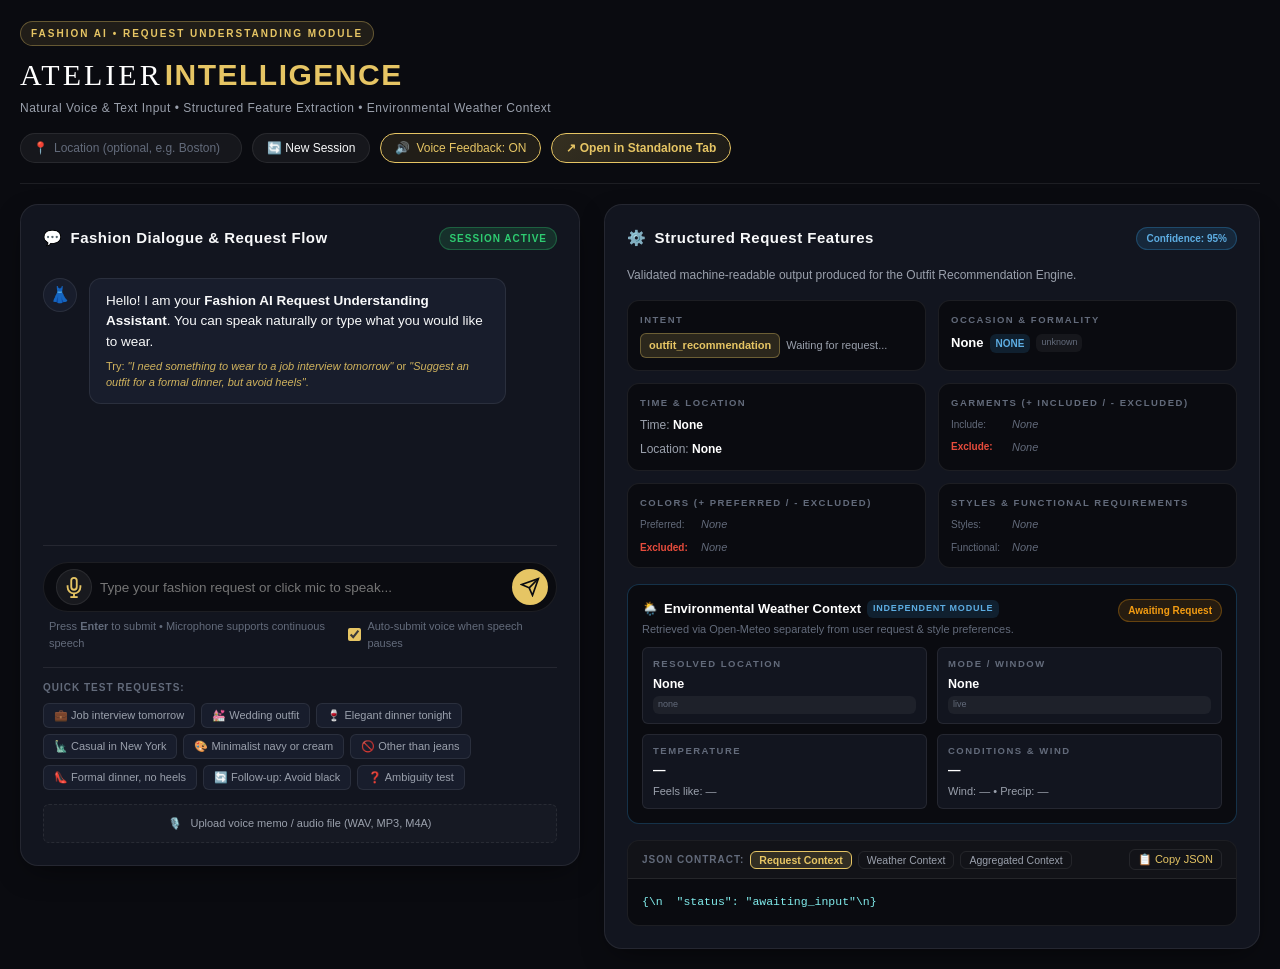
==== public/index.html @ de27164f "Integrate Open-Meteo Weather Module with validated WeatherContext, caching, CLI, UI, and tests Co-au" ====
<!DOCTYPE html>
<html lang="en">
<head>
  <meta charset="UTF-8">
  <meta name="viewport" content="width=device-width, initial-scale=1.0">
  <title>Fashion AI — User Request Understanding Module</title>
  <link rel="stylesheet" href="style.css?v=2.1.1">
</head>
<body>
  <div class="app-container">
    <!-- Top Navigation & Status -->
    <header class="app-header">
      <div class="header-brand">
        <div class="brand-badge">FASHION AI &bull; REQUEST UNDERSTANDING MODULE</div>
        <h1 class="brand-title">ATELIER<span>INTELLIGENCE</span></h1>
        <p class="brand-subtitle">Natural Voice &amp; Text Input &bull; Structured Feature Extraction &bull; Environmental Weather Context</p>
      </div>
      <div class="header-controls">
        <div class="location-setting-group" title="Optional fallback location used only when your spoken/typed request does not mention a city">
          <span class="loc-icon">📍</span>
          <input
            type="text"
            id="locationSettingInput"
            class="location-input"
            placeholder="Location (optional, e.g. Boston)"
            autocomplete="off"
          />
        </div>
        <button id="resetSessionBtn" class="btn-ghost" title="Start a new conversation session">
          <span>🔄 New Session</span>
        </button>
        <button id="toggleTtsBtn" class="btn-ghost active" title="Toggle spoken audio responses">
          <span id="ttsIcon">🔊</span> <span id="ttsLabel">Voice Feedback: ON</span>
        </button>
        <button id="openNewTabBtn" class="btn-gold" title="Open in standalone tab for direct microphone permission">
          <span>↗ Open in Standalone Tab</span>
        </button>
      </div>
    </header>

    <!-- Permission Warning Banner -->
    <div id="permissionBanner" class="permission-banner" style="display: none;">
      <div class="banner-icon">⚠️</div>
      <div class="banner-content">
        <h4>Microphone Access Restricted in Embedded Preview</h4>
        <p>Browsers restrict microphone access inside iframes. You can open in a standalone tab, type your request, test audio files, or use presets below:</p>
        <div class="banner-actions">
          <button id="bannerNewTabBtn" class="btn-gold-action">↗ Open in Standalone Tab (Recommended)</button>
          <button id="bannerTrySampleBtn" class="btn-ghost-action">▶ Use Spoken Sample</button>
        </div>
      </div>
      <button id="closeBannerBtn" class="banner-close" aria-label="Close">&times;</button>
    </div>

    <!-- Main Workspace Layout -->
    <main class="main-layout">
      <!-- Left Column: Unified Conversation & Input Stream -->
      <section class="conversation-panel">
        <div class="card conversation-card">
          <div class="card-header">
            <h3><span class="icon">💬</span> Fashion Dialogue &amp; Request Flow</h3>
            <span class="status-pill" id="sessionPill">Session Active</span>
          </div>

          <!-- Conversation Message Stream -->
          <div class="chat-stream" id="chatStream">
            <div class="chat-message assistant-message">
              <div class="msg-avatar">👗</div>
              <div class="msg-bubble">
                <p>Hello! I am your <strong>Fashion AI Request Understanding Assistant</strong>. You can speak naturally or type what you would like to wear.</p>
                <span class="msg-tip">Try: <em>"I need something to wear to a job interview tomorrow"</em> or <em>"Suggest an outfit for a formal dinner, but avoid heels"</em>.</span>
              </div>
            </div>
          </div>

          <!-- Voice Recording & Transcript Review Box -->
          <div class="voice-review-box" id="voiceReviewBox" style="display: none;">
            <div class="review-header">
              <span class="review-title">🎙️ Review &amp; Edit Speech Transcript Before Submitting</span>
              <span class="recording-indicator" id="recordingIndicator">Recording...</span>
            </div>
            <!-- Audio Waveform Visualizer -->
            <canvas id="visualizerCanvas" width="460" height="60"></canvas>
            
            <div class="transcript-editor-wrapper">
              <textarea id="editableTranscript" rows="2" placeholder="Listening to speech..."></textarea>
            </div>
            <div class="review-actions">
              <button id="cancelVoiceBtn" class="btn-secondary btn-sm">Discard</button>
              <button id="stopRecordBtn" class="btn-secondary btn-sm" style="display: none;">Stop Recording</button>
              <button id="submitVoiceBtn" class="btn-gold btn-sm">Submit Transcript &rarr;</button>
            </div>
          </div>

          <!-- Unified Input Controls (Voice + Text) -->
          <div class="unified-input-wrapper">
            <div class="input-container">
              <!-- Mic Button -->
              <button id="micBtn" class="mic-toggle-btn" title="Speak your request" aria-label="Voice input">
                <svg viewBox="0 0 24 24" width="22" height="22" fill="none" stroke="currentColor" stroke-width="2">
                  <path d="M12 2a3 3 0 0 0-3 3v7a3 3 0 0 0 6 0V5a3 3 0 0 0-3-3z"></path>
                  <path d="M19 10v2a7 7 0 0 1-14 0v-2"></path>
                  <line x1="12" y1="19" x2="12" y2="23"></line>
                  <line x1="8" y1="23" x2="16" y2="23"></line>
                </svg>
              </button>

              <!-- Text Input -->
              <input 
                type="text" 
                id="textInput" 
                placeholder="Type your fashion request or click mic to speak..." 
                autocomplete="off"
              />

              <!-- Send Button -->
              <button id="sendBtn" class="send-btn" title="Send Request (Enter)" aria-label="Send">
                <svg viewBox="0 0 24 24" width="20" height="20" fill="none" stroke="currentColor" stroke-width="2">
                  <line x1="22" y1="2" x2="11" y2="13"></line>
                  <polygon points="22 2 15 22 11 13 2 9 22 2"></polygon>
                </svg>
              </button>
            </div>

            <div class="input-footer">
              <span class="input-hint">Press <strong>Enter</strong> to submit &bull; Microphone supports continuous speech</span>
              <label class="auto-submit-toggle">
                <input type="checkbox" id="autoSubmitCheck" checked>
                <span>Auto-submit voice when speech pauses</span>
              </label>
            </div>
          </div>

          <!-- Quick Test Prompt Chips -->
          <div class="quick-prompts-section">
            <span class="prompts-label">Quick Test Requests:</span>
            <div class="prompts-grid">
              <button class="prompt-chip" data-text="I need something to wear to a job interview tomorrow.">
                💼 Job interview tomorrow
              </button>
              <button class="prompt-chip" data-text="Can you help me put together an outfit for a wedding?">
                💒 Wedding outfit
              </button>
              <button class="prompt-chip" data-text="Suggest something elegant but comfortable for dinner tonight.">
                🍷 Elegant dinner tonight
              </button>
              <button class="prompt-chip" data-text="I want a casual look for walking around New York.">
                🗽 Casual in New York
              </button>
              <button class="prompt-chip" data-text="Give me something minimalist, preferably in navy or cream.">
                🎨 Minimalist navy or cream
              </button>
              <button class="prompt-chip" data-text="I want to wear something other than jeans.">
                🚫 Other than jeans
              </button>
              <button class="prompt-chip" data-text="I need an outfit for a formal dinner, but I don't want to wear heels.">
                👠 Formal dinner, no heels
              </button>
              <button class="prompt-chip" data-text="Make it more minimalist and avoid black.">
                🔄 Follow-up: Avoid black
              </button>
              <button class="prompt-chip" data-text="Make it more formal.">
                ❓ Ambiguity test
              </button>
            </div>
          </div>

          <!-- Audio File Upload Dropzone -->
          <div class="audio-upload-wrapper">
            <div class="upload-dropzone" id="dropzone">
              <input type="file" id="fileUploadInput" accept="audio/*,.wav,.mp3,.m4a,.ogg,.webm" style="display: none;">
              <span class="upload-icon">🎙️</span>
              <span class="upload-text">Upload voice memo / audio file (WAV, MP3, M4A)</span>
            </div>
          </div>
        </div>
      </section>

      <!-- Right Column: Structured Output Inspector for Recommendation Engine -->
      <section class="inspector-panel">
        <div class="card inspector-card">
          <div class="card-header">
            <h3><span class="icon">⚙️</span> Structured Request Features</h3>
            <span class="confidence-pill" id="confidenceBadge">Confidence: 95%</span>
          </div>
          <p class="inspector-desc">Validated machine-readable output produced for the Outfit Recommendation Engine.</p>

          <!-- High-Level Feature Summary Grid -->
          <div class="feature-summary-grid">
            <!-- Intent Card -->
            <div class="feature-box" id="boxIntent">
              <span class="box-label">INTENT</span>
              <div class="box-content">
                <span class="val-pill" id="valIntentType">outfit_recommendation</span>
                <span class="val-desc" id="valIntentDesc">Waiting for request...</span>
              </div>
            </div>

            <!-- Occasion & Formality -->
            <div class="feature-box" id="boxOccasion">
              <span class="box-label">OCCASION &amp; FORMALITY</span>
              <div class="box-content">
                <span class="val-highlight" id="valOccasion">None</span>
                <span class="val-tag" id="valFormality">None</span>
                <span class="source-tag" id="valOccasionSource">unknown</span>
              </div>
            </div>

            <!-- Time & Location -->
            <div class="feature-box" id="boxTimeLoc">
              <span class="box-label">TIME &amp; LOCATION</span>
              <div class="box-content">
                <div class="sub-item"><span>Time:</span> <strong id="valTime">None</strong></div>
                <div class="sub-item"><span>Location:</span> <strong id="valLocation">None</strong></div>
              </div>
            </div>

            <!-- Garment Preferences -->
            <div class="feature-box" id="boxGarments">
              <span class="box-label">GARMENTS (+ Included / - Excluded)</span>
              <div class="box-chips">
                <div class="chip-row">
                  <span class="chip-legend">Include:</span>
                  <div id="garmentIncludeChips" class="chips-container"><span class="chip-empty">None</span></div>
                </div>
                <div class="chip-row">
                  <span class="chip-legend text-neg">Exclude:</span>
                  <div id="garmentExcludeChips" class="chips-container"><span class="chip-empty">None</span></div>
                </div>
              </div>
            </div>

            <!-- Color Preferences -->
            <div class="feature-box" id="boxColors">
              <span class="box-label">COLORS (+ Preferred / - Excluded)</span>
              <div class="box-chips">
                <div class="chip-row">
                  <span class="chip-legend">Preferred:</span>
                  <div id="colorPrefChips" class="chips-container"><span class="chip-empty">None</span></div>
                </div>
                <div class="chip-row">
                  <span class="chip-legend text-neg">Excluded:</span>
                  <div id="colorExcludeChips" class="chips-container"><span class="chip-empty">None</span></div>
                </div>
              </div>
            </div>

            <!-- Style & Functional Requirements -->
            <div class="feature-box" id="boxStyles">
              <span class="box-label">STYLES &amp; FUNCTIONAL REQUIREMENTS</span>
              <div class="box-chips">
                <div class="chip-row">
                  <span class="chip-legend">Styles:</span>
                  <div id="styleChips" class="chips-container"><span class="chip-empty">None</span></div>
                </div>
                <div class="chip-row">
                  <span class="chip-legend">Functional:</span>
                  <div id="functionalChips" class="chips-container"><span class="chip-empty">None</span></div>
                </div>
                <div class="chip-row" id="constraintRow" style="display: none;">
                  <span class="chip-legend text-neg">Constraints:</span>
                  <div id="constraintChips" class="chips-container"></div>
                </div>
              </div>
            </div>
          </div>

          <!-- Clarification Alert (Shown when clarification is needed) -->
          <div class="clarification-banner" id="clarificationBanner" style="display: none;">
            <div class="clarification-icon">❓</div>
            <div class="clarification-text">
              <strong>Ambiguity Detected:</strong>
              <p id="clarificationQuestionText">What event or outfit would you like to make more formal?</p>
            </div>
          </div>

          <!-- Independent Environmental Weather Context Card -->
          <div class="weather-context-section" id="weatherContextSection">
            <div class="weather-header">
              <div>
                <h4><span>🌦️</span> Environmental Weather Context <span class="independent-tag">Independent Module</span></h4>
                <p class="weather-subdesc">Retrieved via Open-Meteo separately from user request &amp; style preferences.</p>
              </div>
              <span class="weather-status-pill unavailable" id="weatherStatusPill">Awaiting Request</span>
            </div>

            <div class="weather-metrics-grid" id="weatherMetricsGrid">
              <div class="weather-stat">
                <span class="box-label">RESOLVED LOCATION</span>
                <strong id="valWeatherLocation">None</strong>
                <span class="source-tag" id="valWeatherLocSource">none</span>
              </div>
              <div class="weather-stat">
                <span class="box-label">MODE / WINDOW</span>
                <strong id="valWeatherWindow">None</strong>
                <span class="source-tag" id="valWeatherCacheTag">live</span>
              </div>
              <div class="weather-stat">
                <span class="box-label">TEMPERATURE</span>
                <strong id="valWeatherTemp">—</strong>
                <span class="val-desc" id="valWeatherFeels">Feels like: —</span>
              </div>
              <div class="weather-stat">
                <span class="box-label">CONDITIONS &amp; WIND</span>
                <strong id="valWeatherCondition">—</strong>
                <span class="val-desc" id="valWeatherWind">Wind: — &bull; Precip: —</span>
              </div>
            </div>
            <div class="weather-unavailable-note" id="weatherUnavailableNote" style="display: none;"></div>
          </div>

          <!-- JSON Schema Output View -->
          <div class="json-viewer-section">
            <div class="json-header">
              <div class="json-tabs">
                <span class="json-title">JSON Contract:</span>
                <button class="json-tab active" data-view="request" id="tabRequestJson">Request Context</button>
                <button class="json-tab" data-view="weather" id="tabWeatherJson">Weather Context</button>
                <button class="json-tab" data-view="combined" id="tabCombinedJson">Aggregated Context</button>
              </div>
              <button id="copyJsonBtn" class="btn-copy">📋 Copy JSON</button>
            </div>
            <pre id="jsonOutput"><code>{\n  "status": "awaiting_input"\n}</code></pre>
          </div>
        </div>
      </section>
    </main>
  </div>

  <!-- Hidden Audio Element for Text-to-Speech Playback -->
  <audio id="ttsAudioPlayer" preload="auto"></audio>

  <script src="fashion-stt.js?v=2.1.1"></script>
  <script src="app.js?v=2.1.1"></script>
</body>
</html>
---- public/style.css ----
/* Fashion AI — Request Understanding Module Stylesheet */
:root {
  --bg-primary: #0a0b10;
  --bg-surface: #12151f;
  --bg-card: #181d2c;
  --bg-card-hover: #1f2538;
  --border-subtle: rgba(255, 255, 255, 0.08);
  --border-gold: rgba(230, 197, 100, 0.35);

  --gold-primary: #e6c564;
  --gold-glow: rgba(230, 197, 100, 0.25);
  --emerald-accent: #2ecc71;
  --accent-pink: #ff758c;
  --accent-red: #e74c3c;
  --accent-blue: #3498db;

  --text-main: #f8f9fa;
  --text-muted: #9aa0ac;
  --text-faint: #636b7b;

  --font-serif: "Didot", "Bodoni MT", "Cinzel", "Georgia", serif;
  --font-sans: -apple-system, BlinkMacSystemFont, "Segoe UI", Roboto, Helvetica, Arial, sans-serif;
  --font-mono: "SF Mono", "Fira Code", Menlo, Monaco, Consolas, monospace;

  --radius-sm: 6px;
  --radius-md: 12px;
  --radius-lg: 18px;
  --radius-pill: 9999px;

  --shadow-card: 0 10px 30px -10px rgba(0, 0, 0, 0.6);
  --shadow-glow: 0 0 25px var(--gold-glow);
}

* {
  box-sizing: border-box;
  margin: 0;
  padding: 0;
}

body {
  background-color: var(--bg-primary);
  color: var(--text-main);
  font-family: var(--font-sans);
  line-height: 1.5;
  -webkit-font-smoothing: antialiased;
  min-height: 100vh;
  padding: 20px;
}

.app-container {
  max-width: 1480px;
  margin: 0 auto;
}

/* Header */
.app-header {
  display: flex;
  justify-content: space-between;
  align-items: center;
  padding-bottom: 20px;
  border-bottom: 1px solid var(--border-subtle);
  margin-bottom: 20px;
  flex-wrap: wrap;
  gap: 16px;
}

.header-brand .brand-badge {
  display: inline-block;
  font-size: 10px;
  letter-spacing: 2px;
  text-transform: uppercase;
  color: var(--gold-primary);
  background: rgba(230, 197, 100, 0.1);
  padding: 4px 10px;
  border-radius: var(--radius-pill);
  border: 1px solid var(--border-gold);
  margin-bottom: 6px;
  font-weight: 600;
}

.brand-title {
  font-family: var(--font-serif);
  font-size: 30px;
  font-weight: 400;
  letter-spacing: 3px;
  color: #fff;
}

.brand-title span {
  font-family: var(--font-sans);
  font-weight: 700;
  color: var(--gold-primary);
  letter-spacing: 1.5px;
  margin-left: 2px;
}

.brand-subtitle {
  font-size: 12px;
  color: var(--text-muted);
  letter-spacing: 0.5px;
  margin-top: 2px;
}

.header-controls {
  display: flex;
  align-items: center;
  gap: 10px;
  flex-wrap: wrap;
}

.btn-ghost {
  background: rgba(255, 255, 255, 0.05);
  border: 1px solid var(--border-subtle);
  color: var(--text-main);
  font-size: 12px;
  padding: 7px 14px;
  border-radius: var(--radius-pill);
  cursor: pointer;
  transition: all 0.2s ease;
  display: inline-flex;
  align-items: center;
  gap: 6px;
}

.btn-ghost:hover {
  background: rgba(255, 255, 255, 0.1);
  border-color: rgba(255, 255, 255, 0.2);
}

.btn-ghost.active {
  border-color: var(--gold-primary);
  color: var(--gold-primary);
  background: rgba(230, 197, 100, 0.1);
}

.btn-gold {
  background: linear-gradient(135deg, rgba(230, 197, 100, 0.2), rgba(230, 197, 100, 0.08));
  border: 1px solid var(--gold-primary);
  color: var(--gold-primary);
  font-size: 12px;
  font-weight: 600;
  padding: 7px 14px;
  border-radius: var(--radius-pill);
  cursor: pointer;
  transition: all 0.2s ease;
  display: inline-flex;
  align-items: center;
  gap: 6px;
}

.btn-gold:hover {
  background: var(--gold-primary);
  color: #0a0b10;
  box-shadow: 0 0 16px var(--gold-glow);
}

/* Permission Banner */
.permission-banner {
  background: linear-gradient(90deg, rgba(235, 77, 75, 0.15), rgba(243, 156, 18, 0.15));
  border: 1px solid rgba(235, 77, 75, 0.4);
  border-radius: var(--radius-md);
  padding: 14px 18px;
  margin-bottom: 20px;
  display: flex;
  align-items: flex-start;
  gap: 14px;
  position: relative;
  animation: slide-down 0.3s ease;
}

@keyframes slide-down {
  from { opacity: 0; transform: translateY(-10px); }
  to { opacity: 1; transform: translateY(0); }
}

.banner-icon { font-size: 22px; line-height: 1; }
.banner-content h4 { font-size: 13px; color: #ff758c; margin-bottom: 4px; }
.banner-content p { font-size: 12px; color: var(--text-muted); margin-bottom: 10px; }
.banner-actions { display: flex; flex-wrap: wrap; gap: 8px; }

.btn-gold-action {
  background: var(--gold-primary);
  color: #0a0b10;
  border: none;
  font-size: 11px;
  font-weight: 600;
  padding: 5px 12px;
  border-radius: var(--radius-pill);
  cursor: pointer;
}

.btn-ghost-action {
  background: rgba(255, 255, 255, 0.08);
  color: var(--text-main);
  border: 1px solid var(--border-subtle);
  font-size: 11px;
  padding: 5px 12px;
  border-radius: var(--radius-pill);
  cursor: pointer;
}

.banner-close {
  background: transparent;
  border: none;
  color: var(--text-muted);
  font-size: 18px;
  cursor: pointer;
  position: absolute;
  top: 10px;
  right: 12px;
}

/* Layout Grid */
.main-layout {
  display: grid;
  grid-template-columns: 560px 1fr;
  gap: 24px;
}

@media (max-width: 1150px) {
  .main-layout { grid-template-columns: 1fr; }
}

/* Card */
.card {
  background: var(--bg-surface);
  border: 1px solid var(--border-subtle);
  border-radius: var(--radius-lg);
  padding: 22px;
  box-shadow: var(--shadow-card);
}

.card-header {
  display: flex;
  justify-content: space-between;
  align-items: center;
  margin-bottom: 16px;
}

.card-header h3 {
  font-size: 15px;
  font-weight: 600;
  letter-spacing: 0.5px;
  display: flex;
  align-items: center;
  gap: 8px;
}

.status-pill {
  font-size: 10px;
  padding: 3px 9px;
  border-radius: var(--radius-pill);
  background: rgba(46, 204, 113, 0.15);
  color: var(--emerald-accent);
  border: 1px solid rgba(46, 204, 113, 0.3);
  text-transform: uppercase;
  letter-spacing: 1px;
  font-weight: 600;
}

/* Chat Stream */
.chat-stream {
  min-height: 280px;
  max-height: 380px;
  overflow-y: auto;
  display: flex;
  flex-direction: column;
  gap: 14px;
  padding: 12px 6px 16px 0;
  border-bottom: 1px solid var(--border-subtle);
  margin-bottom: 16px;
}

.chat-stream::-webkit-scrollbar { width: 5px; }
.chat-stream::-webkit-scrollbar-thumb {
  background: rgba(255, 255, 255, 0.1);
  border-radius: var(--radius-pill);
}

.chat-message {
  display: flex;
  gap: 12px;
  animation: fade-in 0.25s ease;
}

@keyframes fade-in {
  from { opacity: 0; transform: translateY(6px); }
  to { opacity: 1; transform: translateY(0); }
}

.chat-message.user-message {
  flex-direction: row-reverse;
}

.msg-avatar {
  width: 34px;
  height: 34px;
  border-radius: 50%;
  background: var(--bg-card);
  border: 1px solid var(--border-subtle);
  display: flex;
  align-items: center;
  justify-content: center;
  font-size: 16px;
  flex-shrink: 0;
}

.user-message .msg-avatar {
  background: rgba(230, 197, 100, 0.15);
  border-color: var(--border-gold);
}

.msg-bubble {
  max-width: 82%;
  background: var(--bg-card);
  border: 1px solid var(--border-subtle);
  border-radius: var(--radius-md);
  padding: 12px 16px;
  font-size: 13.5px;
  line-height: 1.5;
  position: relative;
}

.user-message .msg-bubble {
  background: linear-gradient(135deg, rgba(230, 197, 100, 0.12), rgba(230, 197, 100, 0.04));
  border-color: var(--border-gold);
  color: #fff;
}

.msg-meta {
  display: flex;
  align-items: center;
  gap: 8px;
  margin-top: 6px;
  font-size: 10px;
  color: var(--text-faint);
}

.method-tag {
  background: rgba(255, 255, 255, 0.06);
  padding: 2px 6px;
  border-radius: var(--radius-sm);
  color: var(--text-muted);
}

.msg-tip {
  display: block;
  font-size: 11px;
  color: var(--gold-primary);
  margin-top: 6px;
  opacity: 0.9;
}

.btn-play-tts {
  background: transparent;
  border: 1px solid var(--border-subtle);
  color: var(--gold-primary);
  font-size: 11px;
  padding: 2px 8px;
  border-radius: var(--radius-pill);
  cursor: pointer;
  display: inline-flex;
  align-items: center;
  gap: 4px;
  margin-top: 6px;
}

.btn-play-tts:hover {
  background: rgba(230, 197, 100, 0.1);
  border-color: var(--gold-primary);
}

/* Voice Review Box */
.voice-review-box {
  background: var(--bg-primary);
  border: 1px solid var(--border-gold);
  border-radius: var(--radius-md);
  padding: 14px;
  margin-bottom: 14px;
  animation: slide-down 0.25s ease;
}

.review-header {
  display: flex;
  justify-content: space-between;
  align-items: center;
  margin-bottom: 8px;
}

.review-title {
  font-size: 11px;
  letter-spacing: 0.5px;
  color: var(--gold-primary);
  font-weight: 600;
}

.recording-indicator {
  font-size: 10px;
  padding: 2px 8px;
  border-radius: var(--radius-pill);
  background: rgba(231, 76, 60, 0.2);
  color: var(--accent-red);
  font-weight: 600;
  animation: pulse 1s infinite alternate;
}

@keyframes pulse {
  from { opacity: 0.6; }
  to { opacity: 1; }
}

#visualizerCanvas {
  width: 100%;
  height: 48px;
  background: transparent;
  margin-bottom: 8px;
}

.transcript-editor-wrapper textarea {
  width: 100%;
  background: var(--bg-card);
  border: 1px solid var(--border-subtle);
  border-radius: var(--radius-sm);
  color: #fff;
  font-size: 13px;
  padding: 10px;
  resize: vertical;
  outline: none;
  font-family: inherit;
}

.transcript-editor-wrapper textarea:focus {
  border-color: var(--gold-primary);
}

.review-actions {
  display: flex;
  justify-content: flex-end;
  gap: 8px;
  margin-top: 8px;
}

.btn-sm {
  padding: 5px 12px;
  font-size: 11px;
  border-radius: var(--radius-pill);
  cursor: pointer;
}

/* Unified Input Wrapper */
.unified-input-wrapper {
  margin-bottom: 16px;
}

.input-container {
  display: flex;
  align-items: center;
  gap: 8px;
  background: var(--bg-primary);
  border: 1px solid var(--border-subtle);
  border-radius: var(--radius-pill);
  padding: 6px 8px 6px 12px;
  transition: border-color 0.2s ease, box-shadow 0.2s ease;
}

.input-container:focus-within {
  border-color: var(--gold-primary);
  box-shadow: 0 0 12px var(--gold-glow);
}

.mic-toggle-btn {
  width: 36px;
  height: 36px;
  border-radius: 50%;
  background: rgba(255, 255, 255, 0.06);
  border: 1px solid var(--border-subtle);
  color: var(--gold-primary);
  display: flex;
  align-items: center;
  justify-content: center;
  cursor: pointer;
  transition: all 0.2s ease;
  flex-shrink: 0;
}

.mic-toggle-btn:hover {
  background: rgba(230, 197, 100, 0.15);
  border-color: var(--gold-primary);
  transform: scale(1.05);
}

.mic-toggle-btn.recording {
  background: var(--accent-red);
  color: #fff;
  border-color: #ff758c;
  box-shadow: 0 0 14px rgba(231, 76, 60, 0.6);
  animation: pulse-mic 1.2s infinite;
}

@keyframes pulse-mic {
  0% { transform: scale(1); }
  50% { transform: scale(1.1); }
  100% { transform: scale(1); }
}

.input-container input {
  flex-grow: 1;
  background: transparent;
  border: none;
  color: #fff;
  font-size: 13.5px;
  outline: none;
  font-family: inherit;
}

.send-btn {
  width: 36px;
  height: 36px;
  border-radius: 50%;
  background: var(--gold-primary);
  border: none;
  color: #0a0b10;
  display: flex;
  align-items: center;
  justify-content: center;
  cursor: pointer;
  transition: all 0.2s ease;
  flex-shrink: 0;
}

.send-btn:hover {
  background: #f1c40f;
  transform: scale(1.05);
  box-shadow: 0 0 10px var(--gold-glow);
}

.send-btn:disabled {
  opacity: 0.4;
  cursor: not-allowed;
  transform: none;
}

.input-footer {
  display: flex;
  justify-content: space-between;
  align-items: center;
  margin-top: 6px;
  padding: 0 6px;
  font-size: 11px;
  color: var(--text-faint);
}

.auto-submit-toggle {
  display: flex;
  align-items: center;
  gap: 6px;
  cursor: pointer;
  user-select: none;
}

.auto-submit-toggle input {
  cursor: pointer;
  accent-color: var(--gold-primary);
}

/* Quick Prompts */
.quick-prompts-section {
  padding-top: 12px;
  border-top: 1px solid var(--border-subtle);
  margin-bottom: 14px;
}

.prompts-label {
  font-size: 10px;
  text-transform: uppercase;
  letter-spacing: 1px;
  color: var(--text-faint);
  font-weight: 600;
  margin-bottom: 8px;
  display: block;
}

.prompts-grid {
  display: flex;
  flex-wrap: wrap;
  gap: 6px;
}

.prompt-chip {
  background: var(--bg-card);
  border: 1px solid var(--border-subtle);
  color: var(--text-muted);
  font-size: 11px;
  padding: 5px 10px;
  border-radius: var(--radius-sm);
  cursor: pointer;
  transition: all 0.2s ease;
  text-align: left;
}

.prompt-chip:hover {
  background: var(--bg-card-hover);
  color: #fff;
  border-color: var(--border-gold);
}

/* Upload Dropzone */
.audio-upload-wrapper {
  margin-top: 4px;
}

.upload-dropzone {
  border: 1px dashed var(--border-subtle);
  background: rgba(255, 255, 255, 0.02);
  border-radius: var(--radius-sm);
  padding: 10px;
  text-align: center;
  cursor: pointer;
  transition: all 0.2s ease;
  display: flex;
  align-items: center;
  justify-content: center;
  gap: 8px;
  font-size: 11px;
  color: var(--text-muted);
}

.upload-dropzone:hover {
  border-color: var(--gold-primary);
  color: #fff;
  background: rgba(230, 197, 100, 0.05);
}

/* Right Panel: Feature Summary Grid */
.inspector-desc {
  font-size: 12px;
  color: var(--text-muted);
  margin-bottom: 16px;
}

.confidence-pill {
  font-size: 10px;
  padding: 3px 9px;
  border-radius: var(--radius-pill);
  background: rgba(52, 152, 219, 0.15);
  color: #5dade2;
  border: 1px solid rgba(52, 152, 219, 0.3);
  font-weight: 600;
}

.feature-summary-grid {
  display: grid;
  grid-template-columns: 1fr 1fr;
  gap: 12px;
  margin-bottom: 16px;
}

@media (max-width: 650px) {
  .feature-summary-grid { grid-template-columns: 1fr; }
}

.feature-box {
  background: var(--bg-primary);
  border: 1px solid var(--border-subtle);
  border-radius: var(--radius-md);
  padding: 12px;
  display: flex;
  flex-direction: column;
  gap: 6px;
}

.box-label {
  font-size: 9.5px;
  letter-spacing: 1.5px;
  text-transform: uppercase;
  color: var(--text-faint);
  font-weight: 700;
}

.box-content {
  display: flex;
  flex-wrap: wrap;
  align-items: center;
  gap: 6px;
}

.val-pill {
  font-size: 11px;
  padding: 3px 8px;
  border-radius: var(--radius-sm);
  background: rgba(230, 197, 100, 0.15);
  color: var(--gold-primary);
  border: 1px solid var(--border-gold);
  font-weight: 600;
}

.val-desc {
  font-size: 11px;
  color: var(--text-muted);
}

.val-highlight {
  font-size: 13px;
  font-weight: 600;
  color: #fff;
}

.val-tag {
  font-size: 10px;
  padding: 2px 6px;
  background: rgba(52, 152, 219, 0.15);
  color: #5dade2;
  border-radius: var(--radius-sm);
  text-transform: uppercase;
  font-weight: 600;
}

.source-tag {
  font-size: 9px;
  padding: 2px 5px;
  background: rgba(255, 255, 255, 0.05);
  color: var(--text-faint);
  border-radius: var(--radius-sm);
  text-transform: lowercase;
}

.sub-item {
  font-size: 12px;
  color: var(--text-muted);
  width: 100%;
}

.sub-item strong {
  color: #fff;
}

.box-chips {
  display: flex;
  flex-direction: column;
  gap: 6px;
}

.chip-row {
  display: flex;
  align-items: center;
  gap: 6px;
  font-size: 11px;
}

.chip-legend {
  font-size: 10px;
  color: var(--text-faint);
  min-width: 55px;
}

.chip-legend.text-neg {
  color: #e74c3c;
  font-weight: 600;
}

.chips-container {
  display: flex;
  flex-wrap: wrap;
  gap: 4px;
}

.badge-chip {
  font-size: 10.5px;
  padding: 2px 7px;
  border-radius: var(--radius-pill);
  font-weight: 500;
}

.chip-include {
  background: rgba(46, 204, 113, 0.15);
  color: #2ecc71;
  border: 1px solid rgba(46, 204, 113, 0.3);
}

.chip-exclude {
  background: rgba(231, 76, 60, 0.15);
  color: #e74c3c;
  border: 1px solid rgba(231, 76, 60, 0.3);
  text-decoration: line-through;
}

.chip-pref-color {
  background: rgba(155, 89, 182, 0.15);
  color: #bb8fce;
  border: 1px solid rgba(155, 89, 182, 0.3);
}

.chip-style-item {
  background: rgba(230, 197, 100, 0.15);
  color: var(--gold-primary);
  border: 1px solid var(--border-gold);
}

.chip-functional-item {
  background: rgba(26, 188, 156, 0.15);
  color: #48c9b0;
  border: 1px solid rgba(26, 188, 156, 0.3);
}

.chip-constraint-item {
  background: rgba(243, 156, 18, 0.15);
  color: #f39c12;
  border: 1px solid rgba(243, 156, 18, 0.3);
}

.chip-empty {
  font-size: 11px;
  color: var(--text-faint);
  font-style: italic;
}

/* Clarification Banner */
.clarification-banner {
  background: rgba(243, 156, 18, 0.12);
  border: 1px solid rgba(243, 156, 18, 0.4);
  border-radius: var(--radius-md);
  padding: 12px 16px;
  margin-bottom: 16px;
  display: flex;
  align-items: center;
  gap: 12px;
}

.clarification-icon { font-size: 20px; }
.clarification-text strong { font-size: 12px; color: #f39c12; display: block; margin-bottom: 2px; }
.clarification-text p { font-size: 13px; color: #fff; }

/* JSON Viewer */
.json-viewer-section {
  background: var(--bg-primary);
  border: 1px solid var(--border-subtle);
  border-radius: var(--radius-md);
  overflow: hidden;
}

.json-header {
  display: flex;
  justify-content: space-between;
  align-items: center;
  padding: 8px 14px;
  background: rgba(255, 255, 255, 0.03);
  border-bottom: 1px solid var(--border-subtle);
}

.json-title {
  font-size: 10px;
  text-transform: uppercase;
  letter-spacing: 1px;
  color: var(--text-faint);
  font-weight: 600;
}

.btn-copy {
  background: transparent;
  border: 1px solid var(--border-subtle);
  color: var(--gold-primary);
  font-size: 11px;
  padding: 3px 8px;
  border-radius: var(--radius-sm);
  cursor: pointer;
  transition: all 0.2s ease;
}

.btn-copy:hover {
  background: rgba(230, 197, 100, 0.15);
  border-color: var(--gold-primary);
}

#jsonOutput {
  padding: 14px;
  max-height: 380px;
  overflow-y: auto;
  font-family: var(--font-mono);
  font-size: 11.5px;
  line-height: 1.55;
  color: #81ecec;
}

#jsonOutput::-webkit-scrollbar { width: 5px; }
#jsonOutput::-webkit-scrollbar-thumb {
  background: rgba(255, 255, 255, 0.1);
  border-radius: var(--radius-pill);
}

/* Optional Header Location Setting & Weather Context Panel */
.location-setting-group {
  display: inline-flex;
  align-items: center;
  gap: 6px;
  background: rgba(255, 255, 255, 0.05);
  border: 1px solid var(--border-subtle);
  padding: 5px 12px;
  border-radius: var(--radius-pill);
}

.location-setting-group:focus-within {
  border-color: var(--gold-primary);
}

.loc-icon {
  font-size: 12px;
}

.location-input {
  background: transparent;
  border: none;
  color: var(--text-main);
  font-size: 12px;
  width: 175px;
  outline: none;
  font-family: inherit;
}

.location-input::placeholder {
  color: var(--text-faint);
}

.weather-context-section {
  background: var(--bg-primary);
  border: 1px solid rgba(52, 152, 219, 0.28);
  border-radius: var(--radius-md);
  padding: 14px;
  margin-bottom: 16px;
}

.weather-header {
  display: flex;
  justify-content: space-between;
  align-items: flex-start;
  gap: 10px;
  margin-bottom: 10px;
}

.weather-header h4 {
  font-size: 13px;
  font-weight: 600;
  color: #fff;
  display: flex;
  align-items: center;
  gap: 6px;
}

.independent-tag {
  font-size: 9px;
  text-transform: uppercase;
  letter-spacing: 0.8px;
  padding: 2px 6px;
  border-radius: var(--radius-sm);
  background: rgba(52, 152, 219, 0.15);
  color: #5dade2;
}

.weather-subdesc {
  font-size: 11px;
  color: var(--text-faint);
  margin-top: 2px;
}

.weather-status-pill {
  font-size: 10px;
  padding: 3px 9px;
  border-radius: var(--radius-pill);
  font-weight: 600;
  white-space: nowrap;
}

.weather-status-pill.available {
  background: rgba(46, 204, 113, 0.15);
  color: var(--emerald-accent);
  border: 1px solid rgba(46, 204, 113, 0.35);
}

.weather-status-pill.unavailable {
  background: rgba(243, 156, 18, 0.12);
  color: #f39c12;
  border: 1px solid rgba(243, 156, 18, 0.3);
}

.weather-metrics-grid {
  display: grid;
  grid-template-columns: 1fr 1fr;
  gap: 10px;
}

@media (max-width: 650px) {
  .weather-metrics-grid { grid-template-columns: 1fr; }
}

.weather-stat {
  background: var(--bg-surface);
  border: 1px solid var(--border-subtle);
  border-radius: var(--radius-sm);
  padding: 9px 10px;
  display: flex;
  flex-direction: column;
  gap: 3px;
}

.weather-stat strong {
  font-size: 12.5px;
  color: #fff;
  text-transform: capitalize;
}

.weather-unavailable-note {
  margin-top: 8px;
  font-size: 11px;
  color: var(--text-muted);
  padding: 6px 10px;
  background: rgba(255, 255, 255, 0.03);
  border-radius: var(--radius-sm);
}

.json-tabs {
  display: flex;
  align-items: center;
  gap: 6px;
  flex-wrap: wrap;
}

.json-tab {
  background: transparent;
  border: 1px solid var(--border-subtle);
  color: var(--text-muted);
  font-size: 10.5px;
  padding: 2px 8px;
  border-radius: var(--radius-sm);
  cursor: pointer;
  transition: all 0.2s ease;
}

.json-tab.active {
  background: rgba(230, 197, 100, 0.15);
  border-color: var(--gold-primary);
  color: var(--gold-primary);
  font-weight: 600;
}
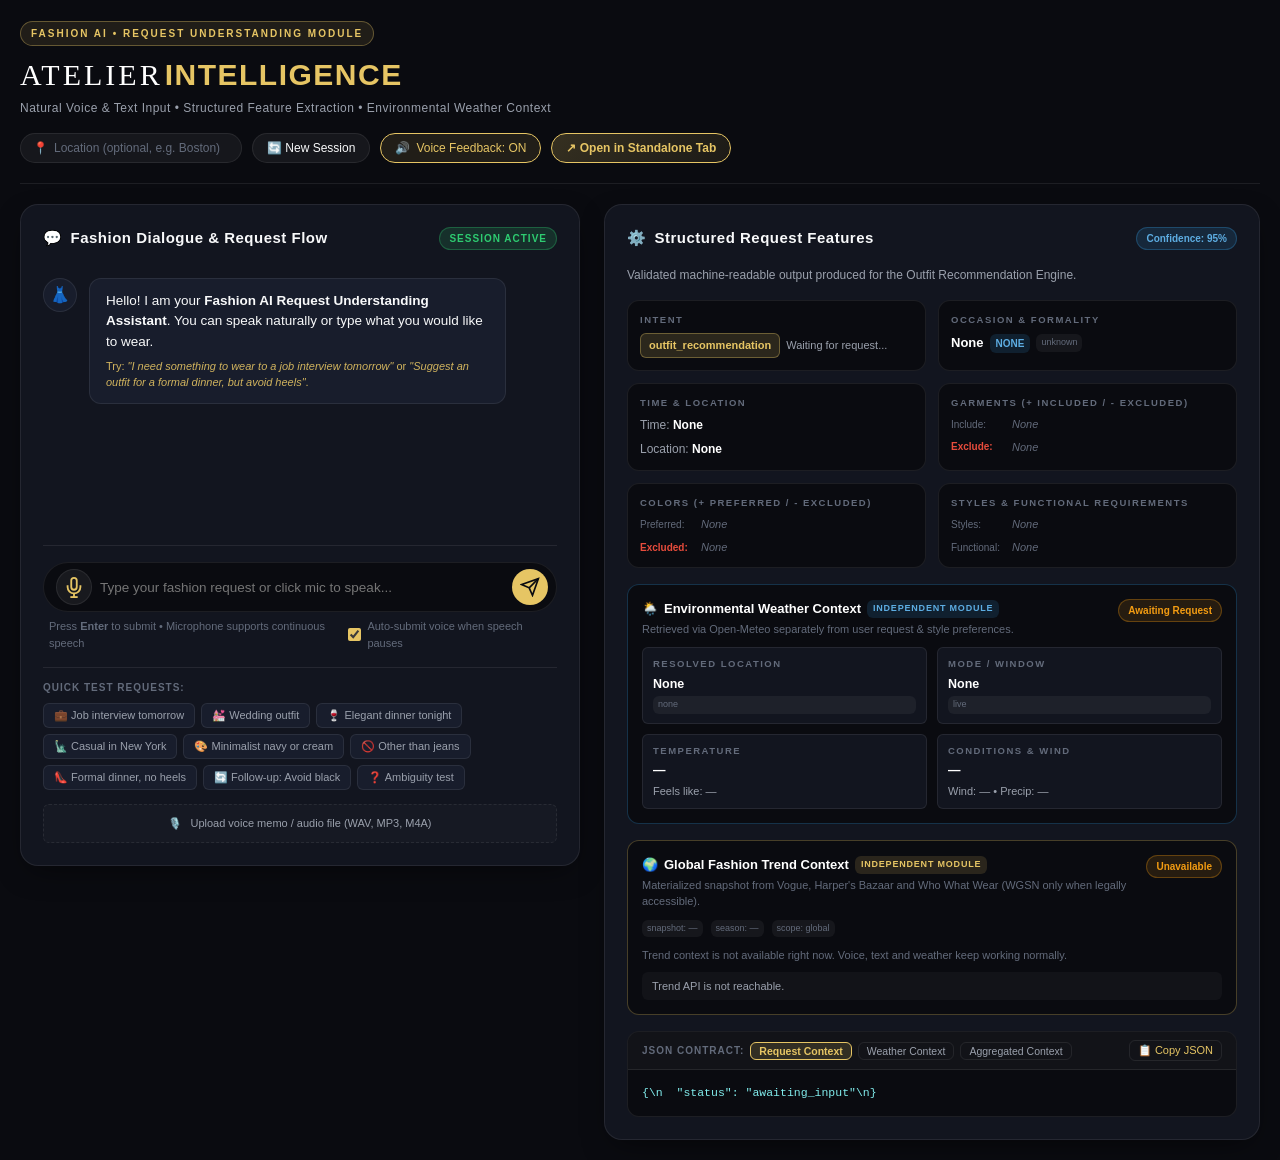
==== commit 8b89804e: "Surface trend context in the web UI and harden season/bootstrap handling Integration polish on top o" ====
--- a/public/index.html
+++ b/public/index.html
@@ -309,6 +309,26 @@
             <div class="weather-unavailable-note" id="weatherUnavailableNote" style="display: none;"></div>
           </div>
 
+          <!-- Independent Global Fashion Trend Context Card -->
+          <div class="trend-context-section" id="trendContextSection">
+            <div class="weather-header">
+              <div>
+                <h4><span>&#127757;</span> Global Fashion Trend Context <span class="independent-tag">Independent Module</span></h4>
+                <p class="weather-subdesc">Materialized snapshot from Vogue, Harper's Bazaar and Who What Wear (WGSN only when legally accessible).</p>
+              </div>
+              <span class="weather-status-pill unavailable" id="trendStatusPill">Loading&hellip;</span>
+            </div>
+            <div class="trend-meta-row">
+              <span class="source-tag" id="trendSnapshotMeta">Snapshot: &mdash;</span>
+              <span class="source-tag" id="trendSeasonMeta">Season: &mdash;</span>
+              <span class="source-tag" id="trendScopeMeta">Scope: global</span>
+            </div>
+            <div class="trend-list" id="trendList">
+              <p class="trend-empty">Loading trend snapshot&hellip;</p>
+            </div>
+            <div class="weather-unavailable-note" id="trendUnavailableNote" style="display: none;"></div>
+          </div>
+
           <!-- JSON Schema Output View -->
           <div class="json-viewer-section">
             <div class="json-header">
@@ -330,7 +350,7 @@
   <!-- Hidden Audio Element for Text-to-Speech Playback -->
   <audio id="ttsAudioPlayer" preload="auto"></audio>
 
-  <script src="fashion-stt.js?v=2.1.1"></script>
-  <script src="app.js?v=2.1.1"></script>
+  <script src="fashion-stt.js?v=2.2.0"></script>
+  <script src="app.js?v=2.2.0"></script>
 </body>
 </html>
--- a/public/style.css
+++ b/public/style.css
@@ -1040,3 +1040,125 @@
   color: var(--gold-primary);
   font-weight: 600;
 }
+
+/* =========================================================================
+   Global Fashion Trend Context (independent module)
+   ========================================================================= */
+.trend-context-section {
+  background: var(--bg-primary);
+  border: 1px solid rgba(230, 197, 100, 0.28);
+  border-radius: var(--radius-md);
+  padding: 14px;
+  margin-bottom: 16px;
+}
+
+.trend-context-section .independent-tag {
+  background: rgba(230, 197, 100, 0.14);
+  color: var(--gold-primary);
+}
+
+.trend-meta-row {
+  display: flex;
+  flex-wrap: wrap;
+  gap: 8px;
+  margin-bottom: 10px;
+}
+
+.trend-list {
+  display: flex;
+  flex-direction: column;
+  gap: 8px;
+}
+
+.trend-empty {
+  font-size: 11px;
+  color: var(--text-faint);
+  margin: 0;
+}
+
+.trend-row {
+  display: flex;
+  align-items: center;
+  gap: 10px;
+  padding: 8px 10px;
+  background: rgba(255, 255, 255, 0.02);
+  border: 1px solid rgba(255, 255, 255, 0.05);
+  border-radius: var(--radius-sm);
+}
+
+.trend-rank {
+  font-size: 10px;
+  font-weight: 700;
+  color: var(--text-faint);
+  min-width: 22px;
+}
+
+.trend-main {
+  flex: 1;
+  min-width: 0;
+}
+
+.trend-title {
+  display: flex;
+  align-items: center;
+  flex-wrap: wrap;
+  gap: 6px;
+  font-size: 12px;
+  color: #fff;
+  text-transform: capitalize;
+}
+
+.trend-tag {
+  font-size: 9px;
+  text-transform: uppercase;
+  letter-spacing: 0.6px;
+  padding: 1px 6px;
+  border-radius: var(--radius-sm);
+  background: rgba(255, 255, 255, 0.07);
+  color: var(--text-faint);
+}
+
+.trend-tag.lifecycle {
+  background: rgba(46, 204, 113, 0.14);
+  color: #58d68d;
+}
+
+.trend-bar {
+  height: 4px;
+  margin-top: 5px;
+  border-radius: 3px;
+  background: rgba(255, 255, 255, 0.07);
+  overflow: hidden;
+}
+
+.trend-bar span {
+  display: block;
+  height: 100%;
+  border-radius: 3px;
+  background: linear-gradient(90deg, var(--gold-primary), rgba(230, 197, 100, 0.45));
+}
+
+.trend-footnote {
+  display: block;
+  margin-top: 4px;
+  font-size: 10px;
+  color: var(--text-faint);
+}
+
+.trend-score {
+  text-align: right;
+  min-width: 42px;
+}
+
+.trend-score strong {
+  display: block;
+  font-size: 14px;
+  color: var(--gold-primary);
+}
+
+.trend-score span {
+  font-size: 9px;
+  text-transform: uppercase;
+  letter-spacing: 0.6px;
+  color: var(--text-faint);
+}
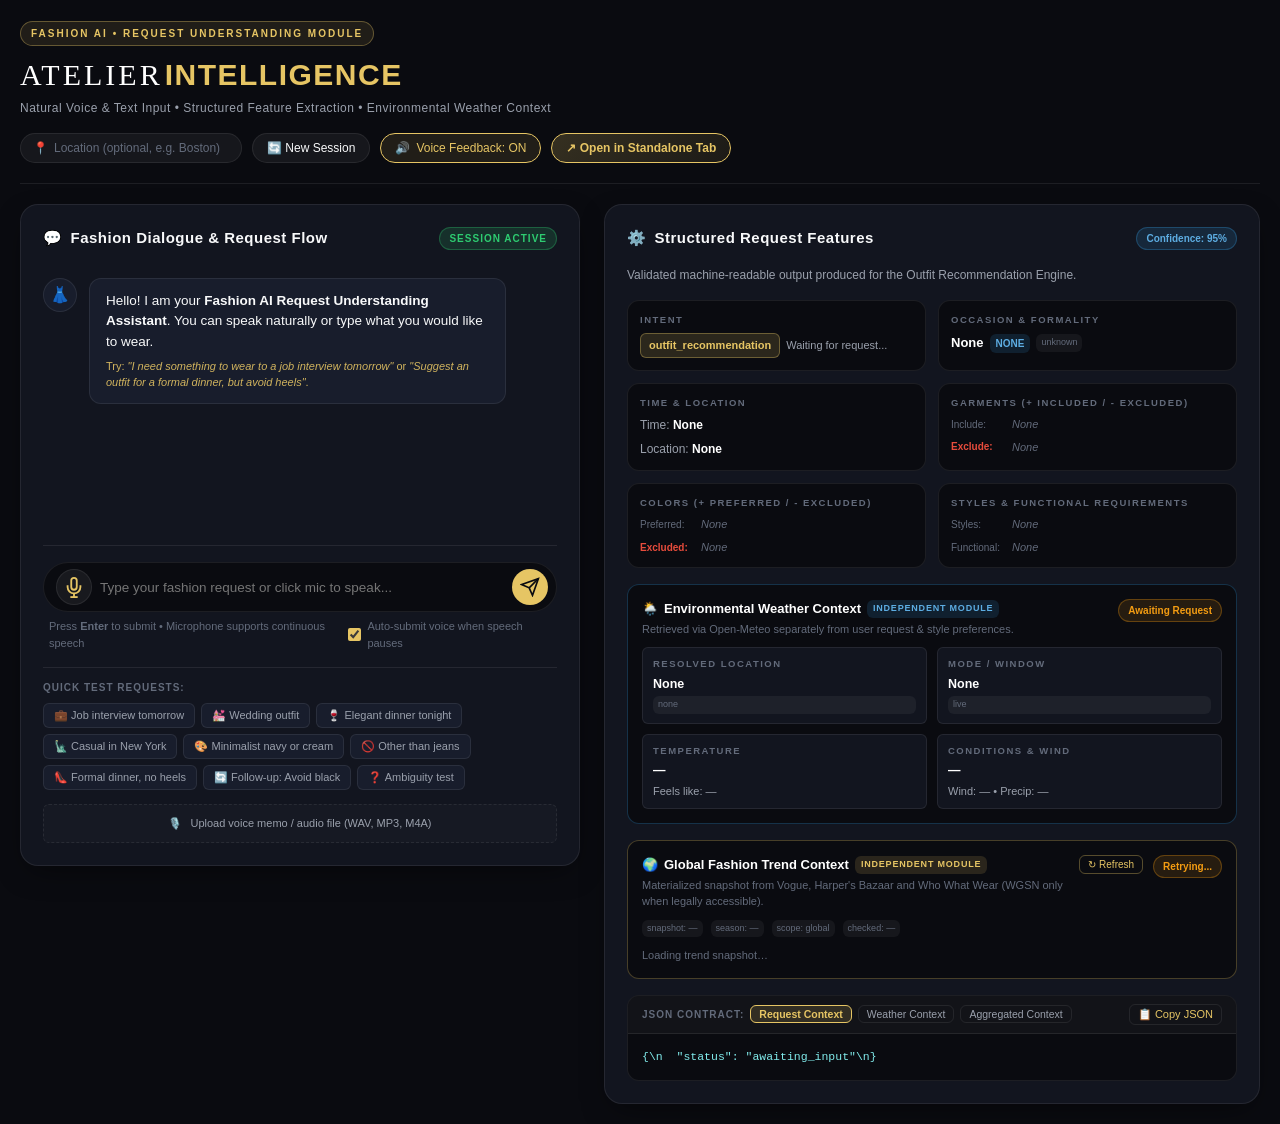
==== commit dbb68719: "Make the trend context card self-healing and never cache API responses The UI card could display 'No" ====
--- a/public/index.html
+++ b/public/index.html
@@ -316,12 +316,14 @@
                 <h4><span>&#127757;</span> Global Fashion Trend Context <span class="independent-tag">Independent Module</span></h4>
                 <p class="weather-subdesc">Materialized snapshot from Vogue, Harper's Bazaar and Who What Wear (WGSN only when legally accessible).</p>
               </div>
+              <button class="btn-ghost trend-refresh-btn" id="trendRefreshBtn" type="button" title="Reload trend snapshot">&#8635; Refresh</button>
               <span class="weather-status-pill unavailable" id="trendStatusPill">Loading&hellip;</span>
             </div>
             <div class="trend-meta-row">
               <span class="source-tag" id="trendSnapshotMeta">Snapshot: &mdash;</span>
               <span class="source-tag" id="trendSeasonMeta">Season: &mdash;</span>
               <span class="source-tag" id="trendScopeMeta">Scope: global</span>
+              <span class="source-tag" id="trendCheckedMeta">Checked: &mdash;</span>
             </div>
             <div class="trend-list" id="trendList">
               <p class="trend-empty">Loading trend snapshot&hellip;</p>
--- a/public/style.css
+++ b/public/style.css
@@ -1162,3 +1162,18 @@
   letter-spacing: 0.6px;
   color: var(--text-faint);
 }
+
+.trend-refresh-btn {
+  font-size: 10px;
+  padding: 3px 8px;
+  border-radius: var(--radius-sm);
+  border: 1px solid rgba(230, 197, 100, 0.35);
+  color: var(--gold-primary);
+  background: transparent;
+  cursor: pointer;
+  white-space: nowrap;
+}
+
+.trend-refresh-btn:hover {
+  background: rgba(230, 197, 100, 0.12);
+}
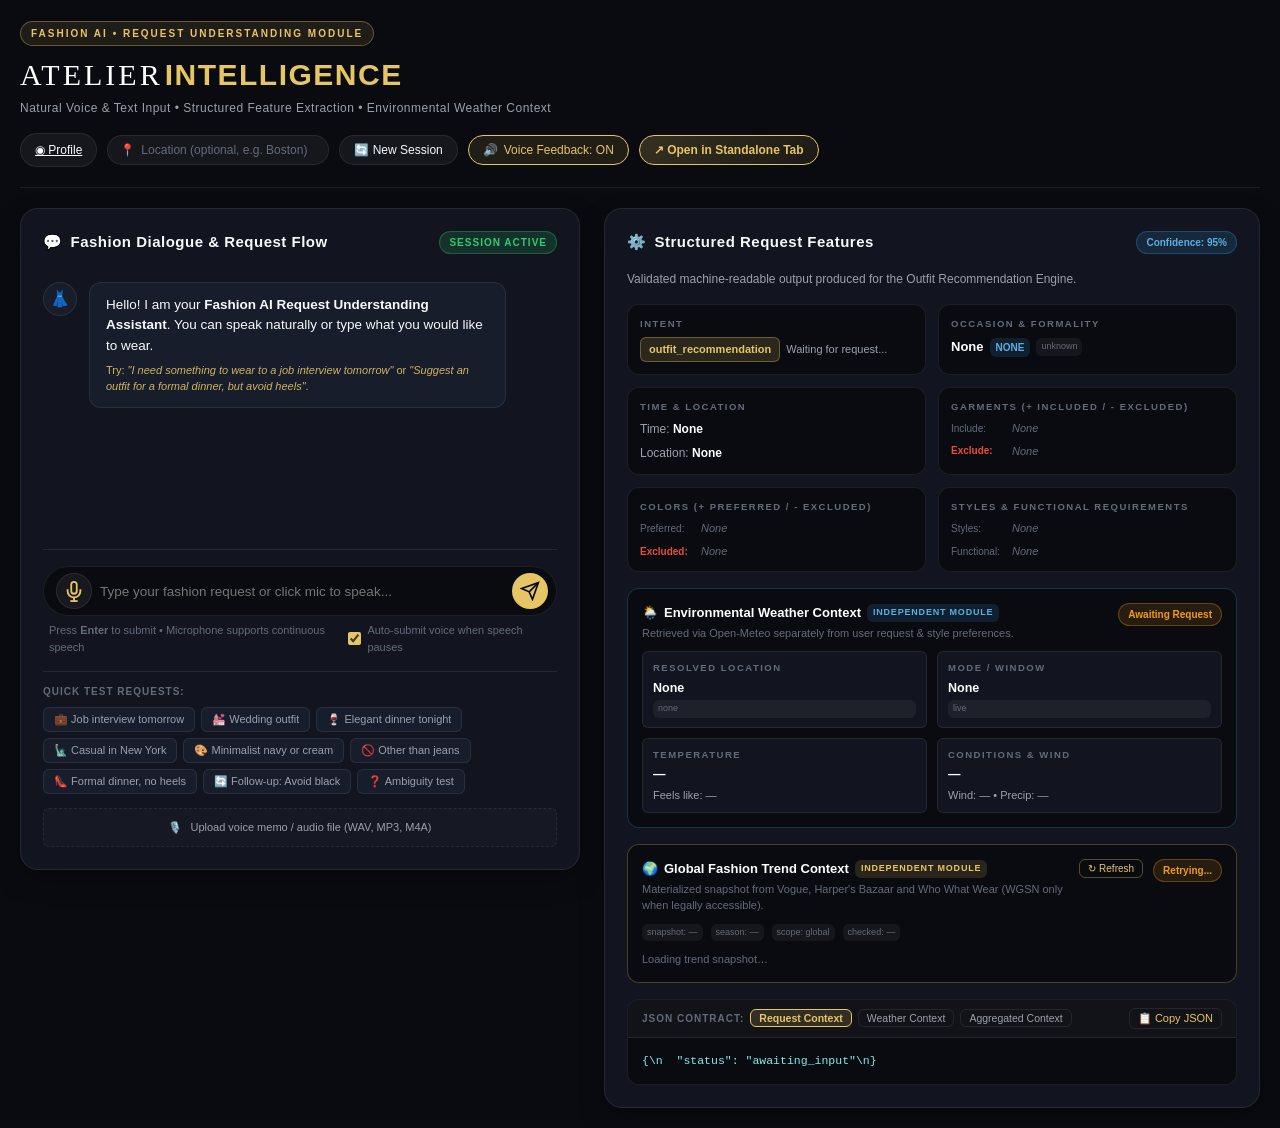
==== commit 74b2ecdd: "Add profile and personalization foundation Co-authored-by: arena-agent <297053741+arena-agent@users." ====
--- a/public/index.html
+++ b/public/index.html
@@ -4,7 +4,7 @@
   <meta charset="UTF-8">
   <meta name="viewport" content="width=device-width, initial-scale=1.0">
   <title>Fashion AI — User Request Understanding Module</title>
-  <link rel="stylesheet" href="style.css?v=2.1.1">
+  <link rel="stylesheet" href="style.css?v=2.2.4">
 </head>
 <body>
   <div class="app-container">
@@ -16,6 +16,7 @@
         <p class="brand-subtitle">Natural Voice &amp; Text Input &bull; Structured Feature Extraction &bull; Environmental Weather Context</p>
       </div>
       <div class="header-controls">
+        <a class="btn-ghost profile-nav" href="/profile.html">◉ Profile</a>
         <div class="location-setting-group" title="Optional fallback location used only when your spoken/typed request does not mention a city">
           <span class="loc-icon">📍</span>
           <input
@@ -325,6 +326,20 @@
               <span class="source-tag" id="trendScopeMeta">Scope: global</span>
               <span class="source-tag" id="trendCheckedMeta">Checked: &mdash;</span>
             </div>
+            <!-- Collecting banner — shown only while background collection is active (empty DB) -->
+            <div id="trendCollectingBanner" class="trend-collecting-banner" style="display: none;">
+              <div class="collecting-header">
+                <span class="collecting-spinner" aria-hidden="true"></span>
+                <strong id="trendCollectingTitle">Collecting fresh global trends…</strong>
+                <span id="trendCollectingStatus" class="collecting-status">Starting</span>
+              </div>
+              <div class="collecting-msg" id="trendCollectingMsg">Contacting Vogue, Harper's Bazaar, Who What Wear (respecting robots.txt/TOS)…</div>
+              <div class="collecting-progress"><div id="trendCollectingBar" class="collecting-bar" style="width: 0%"></div></div>
+              <div class="collecting-actions">
+                <button id="trendCollectNowBtn" class="btn-gold btn-sm" type="button" title="Re-run collection now">↻ Re-collect Now</button>
+                <span class="collecting-hint">Fresh trends will appear here and be added to your next voice/text request automatically.</span>
+              </div>
+            </div>
             <div class="trend-list" id="trendList">
               <p class="trend-empty">Loading trend snapshot&hellip;</p>
             </div>
@@ -352,7 +367,7 @@
   <!-- Hidden Audio Element for Text-to-Speech Playback -->
   <audio id="ttsAudioPlayer" preload="auto"></audio>
 
-  <script src="fashion-stt.js?v=2.2.0"></script>
-  <script src="app.js?v=2.2.0"></script>
+  <script src="fashion-stt.js?v=2.2.4"></script>
+  <script src="app.js?v=2.2.4"></script>
 </body>
 </html>
--- a/public/style.css
+++ b/public/style.css
@@ -1177,3 +1177,74 @@
 .trend-refresh-btn:hover {
   background: rgba(230, 197, 100, 0.12);
 }
+
+.trend-collecting-banner {
+  background: linear-gradient(135deg, rgba(230,197,100,0.08), rgba(255,255,255,0.02));
+  border: 1px solid rgba(230,197,100,0.3);
+  border-radius: var(--radius-md);
+  padding: 12px;
+  margin-bottom: 12px;
+}
+
+.collecting-header {
+  display: flex;
+  align-items: center;
+  gap: 8px;
+  font-size: 12px;
+  color: var(--gold-primary);
+  margin-bottom: 6px;
+}
+
+.collecting-spinner {
+  width: 14px;
+  height: 14px;
+  border: 2px solid rgba(230,197,100,0.3);
+  border-top-color: var(--gold-primary);
+  border-radius: 50%;
+  animation: spin 0.9s linear infinite;
+}
+
+@keyframes spin { to { transform: rotate(360deg); } }
+
+.collecting-status {
+  font-size: 10px;
+  padding: 2px 7px;
+  border-radius: var(--radius-pill);
+  background: rgba(230,197,100,0.15);
+  color: var(--gold-primary);
+  border: 1px solid var(--border-gold);
+}
+
+.collecting-msg {
+  font-size: 11px;
+  color: var(--text-muted);
+  margin-bottom: 8px;
+  line-height: 1.4;
+}
+
+.collecting-progress {
+  height: 4px;
+  background: rgba(255,255,255,0.07);
+  border-radius: 3px;
+  overflow: hidden;
+  margin-bottom: 8px;
+}
+
+.collecting-bar {
+  height: 100%;
+  background: linear-gradient(90deg, var(--gold-primary), #f1c40f);
+  transition: width 0.6s ease;
+  border-radius: 3px;
+}
+
+.collecting-actions {
+  display: flex;
+  align-items: center;
+  gap: 10px;
+  flex-wrap: wrap;
+}
+
+.collecting-hint {
+  font-size: 10px;
+  color: var(--text-faint);
+}
